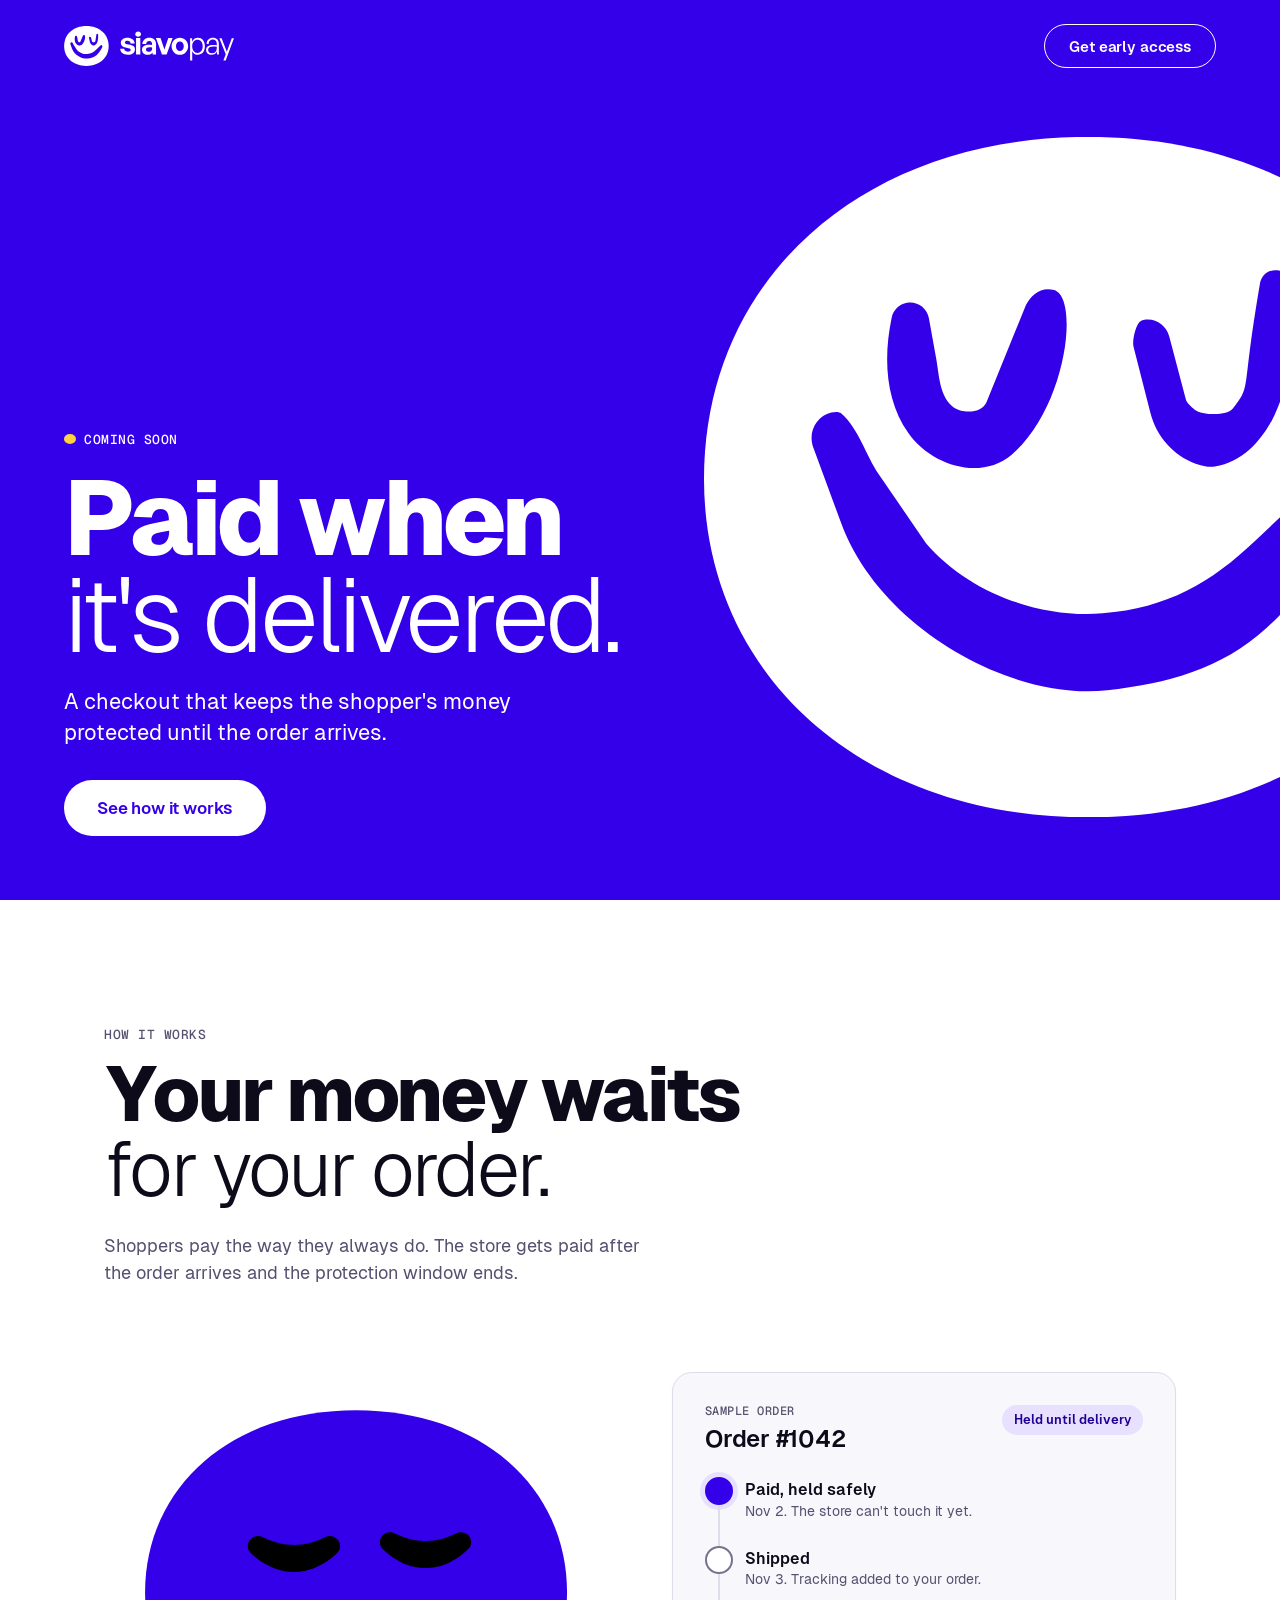
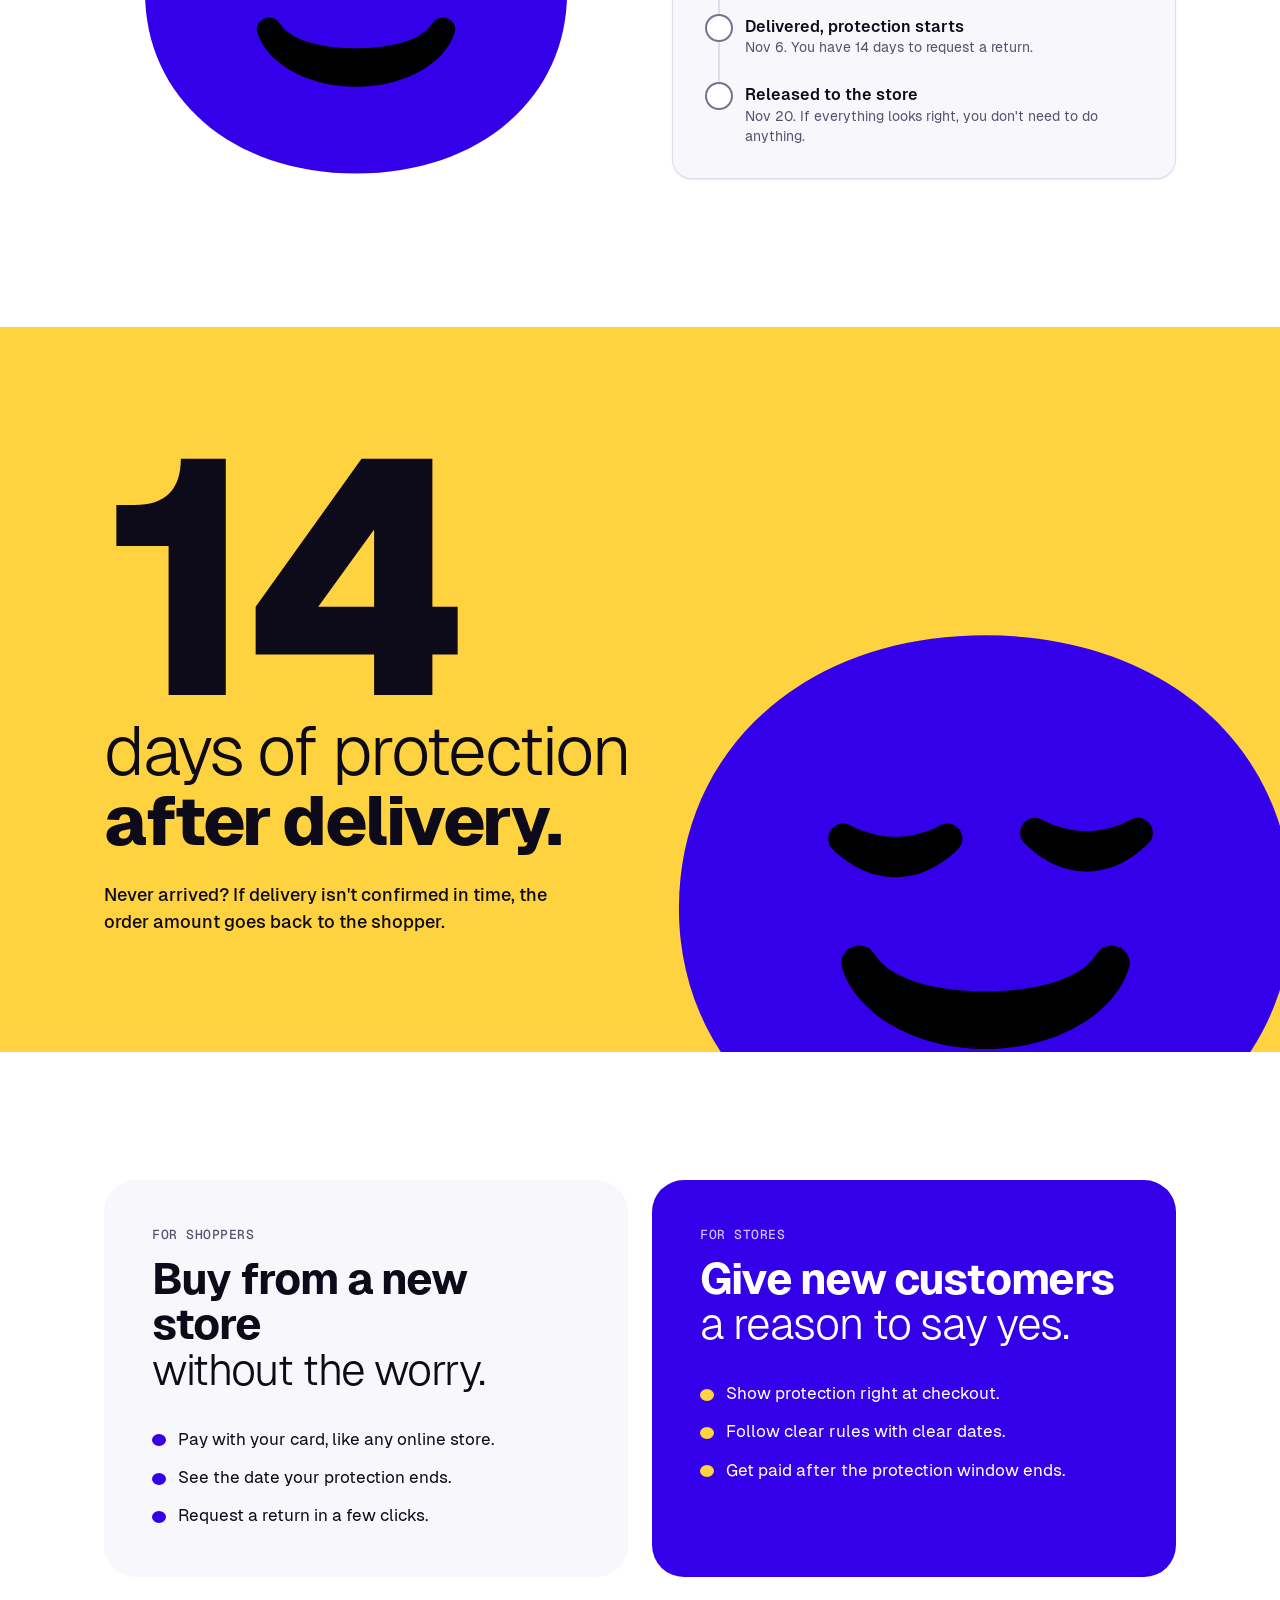
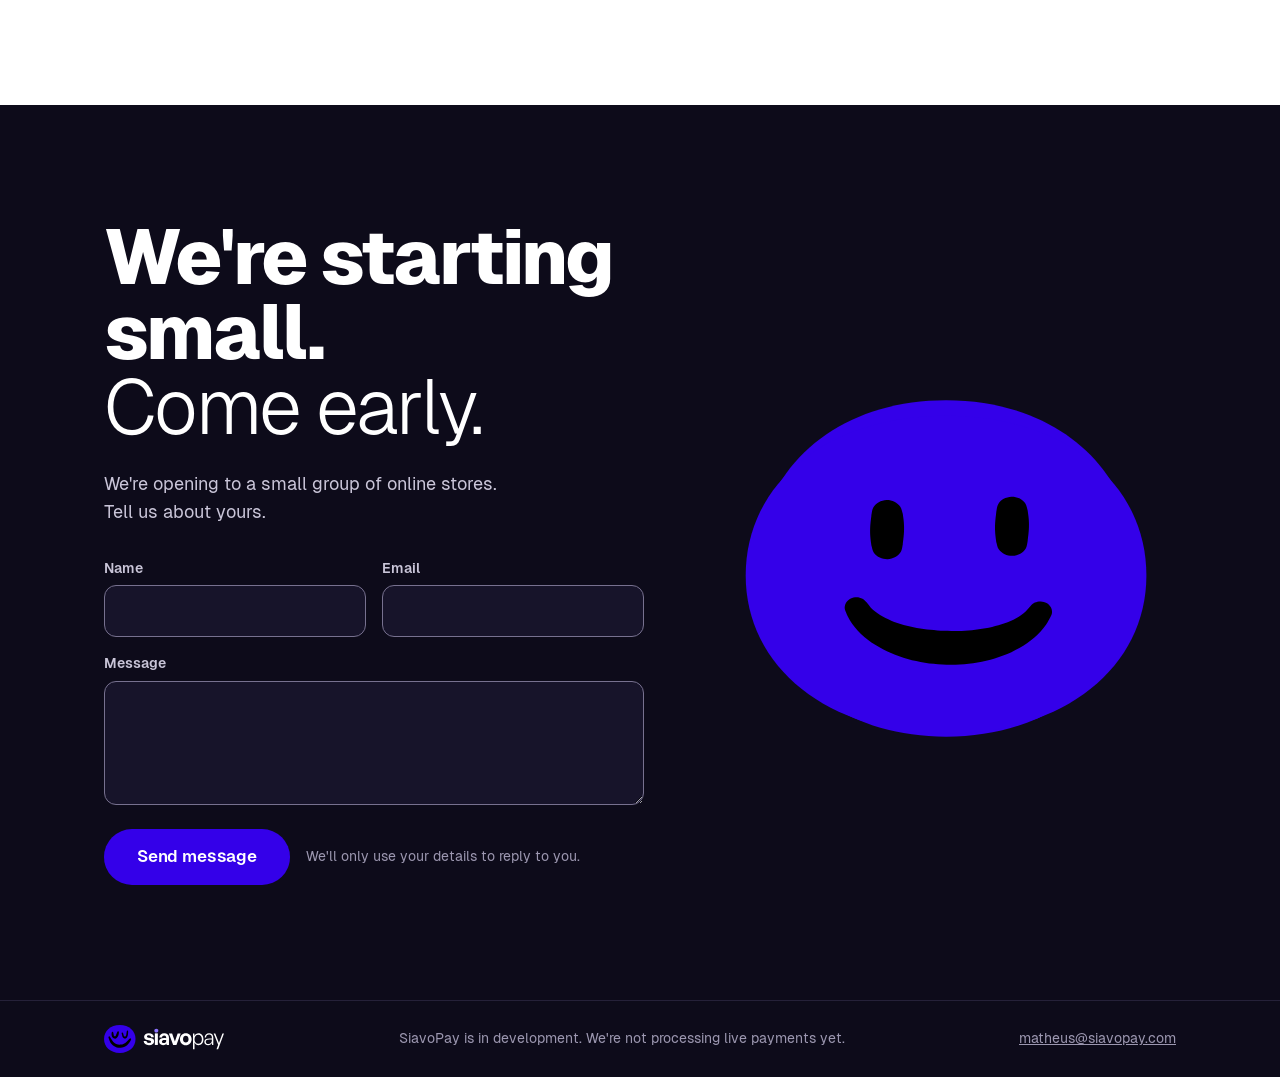
==== index.html @ b5e3647d "Site SiavoPay Co-Authored-By: Claude Opus 5.5 <noreply@anthropic.com>" ====
<!doctype html>
<html lang="en">
  <head>
    <meta charset="utf-8" />
    <meta name="viewport" content="width=device-width, initial-scale=1" />
    <title>SiavoPay: paid when it's delivered</title>
    <meta name="description" content="A checkout that keeps the shopper's money protected until the order arrives. Coming soon." />
    <meta name="theme-color" content="#3400E9" />
    <meta property="og:title" content="SiavoPay: paid when it's delivered" />
    <meta property="og:description" content="A checkout that keeps the shopper's money protected until the order arrives. Coming soon." />
    <meta property="og:type" content="website" />
    <meta property="og:url" content="https://siavopay.com/" />
    <meta property="og:image" content="https://siavopay.com/assets/img/og.png" />
    <meta name="twitter:card" content="summary_large_image" />
    <link rel="icon" href="assets/img/siavopay-favicon.svg" type="image/svg+xml" />
    <link rel="icon" href="assets/img/siavopay-favicon-32.png" sizes="32x32" type="image/png" />
    <link rel="apple-touch-icon" href="assets/img/siavopay-favicon-180.png" />
    <link rel="preload" href="assets/fonts/Geist-800.woff2" as="font" type="font/woff2" crossorigin />
    <link rel="preload" href="assets/fonts/Geist-300.woff2" as="font" type="font/woff2" crossorigin />
    <link rel="stylesheet" href="assets/tokens.css" />
    <link rel="stylesheet" href="assets/site.css" />
  </head>
  <body>
    <a class="pular" href="#conteudo">Skip to content</a>

    <header class="hero">
      <nav class="topo" aria-label="Main">
        <a href="./" aria-label="SiavoPay home"><img class="topo__logo" src="assets/img/siavopay-horizontal-sobre-azul.svg" alt="SiavoPay" width="170" height="40" /></a>
        <a class="botao botao--contorno" href="#acesso">Get early access</a>
      </nav>

      <div class="hero__texto">
        <p class="selo"><span class="selo__ponto" aria-hidden="true"></span>Coming soon</p>
        <h1 class="titulo">Paid when<span class="titulo__leve">it's delivered.</span></h1>
        <p class="hero__sub">A checkout that keeps the shopper's money protected until the order arrives.</p>
        <a class="botao botao--branco" href="#jornada">See how it works</a>
      </div>

      <img class="hero__rosto" src="assets/img/siavopay-simbolo-sobre-azul.svg" alt="" width="850" height="754" />
    </header>

    <main id="conteudo">
      <section class="jornada" id="jornada" aria-labelledby="jornada-titulo">
        <div class="bloco">
          <div class="jornada__intro">
            <p class="rotulo">How it works</p>
            <h2 class="titulo-2" id="jornada-titulo">Your money waits<span class="titulo-2__leve">for your order.</span></h2>
            <p class="texto-suave">Shoppers pay the way they always do. The store gets paid after the order arrives and the protection window ends.</p>
          </div>

          <div class="demo">
            <div class="demo__personagem" id="personagem" aria-hidden="true">
              <img src="assets/img/personagem-protegido.svg" alt="" width="1030" height="900" />
            </div>

            <div class="pedido">
              <div class="pedido__topo">
                <div>
                  <p class="pedido__rotulo">Sample order</p>
                  <p class="pedido__numero">Order #1042</p>
                </div>
                <p class="chip" id="chip" aria-live="polite">Held until delivery</p>
              </div>

              <ol class="passos" id="passos">
                <li>
                  <button class="passo" type="button" data-animacao="protegido" data-chip="Held until delivery">
                    <span class="passo__ponto" aria-hidden="true"></span>
                    <span class="passo__titulo">Paid, held safely</span>
                    <span class="passo__meta">Nov 2. The store can't touch it yet.</span>
                  </button>
                </li>
                <li>
                  <button class="passo" type="button" data-animacao="piscar-atento" data-chip="Held until delivery">
                    <span class="passo__ponto" aria-hidden="true"></span>
                    <span class="passo__titulo">Shipped</span>
                    <span class="passo__meta">Nov 3. Tracking added to your order.</span>
                  </button>
                </li>
                <li>
                  <button class="passo" type="button" data-animacao="idle-feliz" data-chip="Protected until Nov 20">
                    <span class="passo__ponto" aria-hidden="true"></span>
                    <span class="passo__titulo">Delivered, protection starts</span>
                    <span class="passo__meta">Nov 6. You have 14 days to request a return.</span>
                  </button>
                </li>
                <li>
                  <button class="passo" type="button" data-animacao="sucesso" data-chip="Released to the store">
                    <span class="passo__ponto" aria-hidden="true"></span>
                    <span class="passo__titulo">Released to the store</span>
                    <span class="passo__meta">Nov 20. If everything looks right, you don't need to do anything.</span>
                  </button>
                </li>
              </ol>
            </div>
          </div>
        </div>
      </section>

      <section class="catorze" aria-labelledby="catorze-titulo">
        <div class="catorze__texto">
          <h2 class="catorze__titulo" id="catorze-titulo"><span class="catorze__numero">14</span><span class="catorze__linha">days of protection</span><span class="catorze__linha catorze__linha--forte">after delivery.</span></h2>
          <p class="catorze__nota">Never arrived? If delivery isn't confirmed in time, the order amount goes back to the shopper.</p>
        </div>
        <img class="catorze__rosto" src="assets/img/personagem-protegido.svg" alt="" width="1030" height="900" loading="lazy" />
      </section>

      <section class="publicos" aria-label="Who it's for">
        <div class="bloco publicos__grade">
          <article class="publico">
            <p class="rotulo">For shoppers</p>
            <h2 class="titulo-3">Buy from a new store<span class="titulo-3__leve">without the worry.</span></h2>
            <ul class="lista">
              <li>Pay with your card, like any online store.</li>
              <li>See the date your protection ends.</li>
              <li>Request a return in a few clicks.</li>
            </ul>
          </article>
          <article class="publico publico--azul">
            <p class="rotulo">For stores</p>
            <h2 class="titulo-3">Give new customers<span class="titulo-3__leve">a reason to say yes.</span></h2>
            <ul class="lista">
              <li>Show protection right at checkout.</li>
              <li>Follow clear rules with clear dates.</li>
              <li>Get paid after the protection window ends.</li>
            </ul>
          </article>
        </div>
      </section>

      <section class="acesso" id="acesso" aria-labelledby="acesso-titulo">
        <div class="acesso__texto">
          <h2 class="titulo-2 titulo-2--claro" id="acesso-titulo">We're starting small.<span class="titulo-2__leve">Come early.</span></h2>
          <p class="acesso__sub">We're opening to a small group of online stores. Tell us about yours.</p>
          <form class="contato" id="contato" action="https://api.web3forms.com/submit" method="POST">
            <!-- Esta chave é pública por natureza: só permite enviar mensagens para o e-mail cadastrado no Web3Forms. -->
            <input type="hidden" name="access_key" value="4d357ea6-ba0a-4a91-b16a-fab3a0bb22ce" />
            <input type="hidden" name="subject" value="New message from siavopay.com" />
            <input type="hidden" name="from_name" value="SiavoPay site" />
            <input class="contato__isca" type="checkbox" name="botcheck" tabindex="-1" autocomplete="off" aria-hidden="true" />
            <div class="contato__linha">
              <label>Name<input type="text" name="name" autocomplete="name" maxlength="100" required /></label>
              <label>Email<input type="email" name="email" autocomplete="email" maxlength="150" required /></label>
            </div>
            <label>Message<textarea name="message" rows="4" maxlength="2000" required></textarea></label>
            <div class="contato__envio">
              <button class="botao botao--azul" type="submit">Send message</button>
              <p class="contato__nota">We'll only use your details to reply to you.</p>
            </div>
            <p class="contato__aviso" id="contato-aviso" role="status" hidden></p>
          </form>
        </div>
        <div class="acesso__personagem" id="personagem-ola" aria-hidden="true">
          <img src="assets/img/personagem-feliz.svg" alt="" width="1030" height="900" loading="lazy" />
        </div>
      </section>
    </main>

    <footer class="rodape">
      <img src="assets/img/siavopay-horizontal-negativo.svg" alt="SiavoPay" width="120" height="28" loading="lazy" />
      <p>SiavoPay is in development. We're not processing live payments yet.</p>
      <p><a href="mailto:matheus@siavopay.com">matheus@siavopay.com</a></p>
    </footer>

    <script src="assets/lottie_light.min.js" defer></script>
    <script src="assets/site.js" defer></script>
  </body>
</html>
---- assets/tokens.css ----
/* SiavoPay — generated from tokens.json */
@font-face { font-family: "Geist"; src: url("fonts/Geist-300.woff2") format("woff2"); font-weight: 300; font-style: normal; font-display: swap; }
@font-face { font-family: "Geist"; src: url("fonts/Geist-400.woff2") format("woff2"); font-weight: 400; font-style: normal; font-display: swap; }
@font-face { font-family: "Geist"; src: url("fonts/Geist-500.woff2") format("woff2"); font-weight: 500; font-style: normal; font-display: swap; }
@font-face { font-family: "Geist"; src: url("fonts/Geist-600.woff2") format("woff2"); font-weight: 600; font-style: normal; font-display: swap; }
@font-face { font-family: "Geist"; src: url("fonts/Geist-700.woff2") format("woff2"); font-weight: 700; font-style: normal; font-display: swap; }
@font-face { font-family: "Geist"; src: url("fonts/Geist-800.woff2") format("woff2"); font-weight: 800; font-style: normal; font-display: swap; }
@font-face { font-family: "Geist Mono"; src: url("fonts/GeistMono-400.woff2") format("woff2"); font-weight: 400; font-style: normal; font-display: swap; }
@font-face { font-family: "Geist Mono"; src: url("fonts/GeistMono-500.woff2") format("woff2"); font-weight: 500; font-style: normal; font-display: swap; }
:root, [data-theme="light"] {
  --azul-siavo: #3400E9;
  --azul-50: #F3F0FF;
  --azul-100: #E7E1FF;
  --azul-200: #CDC1FF;
  --azul-300: #A894FF;
  --azul-400: #7C5CFF;
  --azul-600: #2A00BF;
  --azul-700: #200094;
  --azul-900: #0D0045;
  --noite: #0D0B1A;
  --superficie: #FFFFFF;
  --superficie-2: #F8F7FC;
  --superficie-3: #EFEDF5;
  --texto: #0D0B1A;
  --texto-suave: #575170;
  --texto-inverso: #FFFFFF;
  --borda: #E0DDEA;
  --borda-campo: #77718F;
  --foco: #3400E9;
  --sucesso: #0B7A43;
  --sucesso-fundo: #E3F5EA;
  --erro: #C8253B;
  --erro-fundo: #FDE8EB;
  --aviso: #8A5A00;
  --aviso-fundo: #FFF4D6;
  --sol: #FFD23F;
  --rosto: #000000;
  --sombra-1: 0 1px 2px rgba(13,11,26,0.06), 0 1px 1px rgba(13,11,26,0.04);
  --sombra-2: 0 12px 32px -8px rgba(13,11,26,0.16);
  --sombra-azul: 0 10px 24px -10px rgba(52,0,233,0.55);
}
[data-theme="dark"] {
  --azul-siavo: #3400E9;
  --azul-50: #16006A;
  --azul-100: #200094;
  --azul-200: #2A00BF;
  --azul-300: #A894FF;
  --azul-400: #7C5CFF;
  --azul-600: #CDC1FF;
  --azul-700: #E7E1FF;
  --azul-900: #F3F0FF;
  --noite: #0D0B1A;
  --superficie: #0D0B1A;
  --superficie-2: #16132A;
  --superficie-3: #252139;
  --texto: #F8F7FC;
  --texto-suave: #9C97B0;
  --texto-inverso: #FFFFFF;
  --borda: #3B3652;
  --borda-campo: #77718F;
  --foco: #A894FF;
  --sucesso: #4ADE80;
  --sucesso-fundo: #0F2A1C;
  --erro: #FF8A8A;
  --erro-fundo: #3A1219;
  --aviso: #F5B83D;
  --aviso-fundo: #2E2207;
  --sol: #FFD23F;
  --rosto: #000000;
  --sombra-1: 0 1px 2px rgba(0,0,0,0.5);
  --sombra-2: 0 12px 32px -8px rgba(0,0,0,0.6);
  --sombra-azul: 0 10px 24px -10px rgba(52,0,233,0.8);
  color-scheme: dark;
}
:root {
  --esp-1: 4px;
  --esp-2: 8px;
  --esp-3: 12px;
  --esp-4: 16px;
  --esp-5: 24px;
  --esp-6: 32px;
  --esp-7: 48px;
  --esp-8: 64px;
  --esp-9: 96px;
  --esp-10: 128px;
  --raio-sm: 6px;
  --raio-md: 12px;
  --raio-lg: 20px;
  --raio-xl: 32px;
  --raio-pilula: 999px;
  --dur-instante: 80ms;
  --dur-rapida: 160ms;
  --dur-base: 240ms;
  --dur-lenta: 400ms;
  --dur-expressiva: 640ms;
  --curva-saida: cubic-bezier(0.2, 0, 0, 1);
  --curva-entrada: cubic-bezier(0.4, 0, 1, 1);
  --curva-mola: cubic-bezier(0.34, 1.56, 0.64, 1);
  --curva-respiro: cubic-bezier(0.45, 0, 0.55, 1);
  --font-sans: "Geist", "Helvetica Neue", Arial, sans-serif;
  --font-mono: "Geist Mono", ui-monospace, "SFMono-Regular", Menlo, monospace;
}
.display-xl { font-family: var(--font-sans); font-size: 88px; line-height: 0.92; font-weight: 800; letter-spacing: -0.045em; }
.display { font-family: var(--font-sans); font-size: 64px; line-height: 0.95; font-weight: 800; letter-spacing: -0.04em; }
.display-leve { font-family: var(--font-sans); font-size: 64px; line-height: 0.95; font-weight: 300; letter-spacing: -0.035em; }
.h1 { font-family: var(--font-sans); font-size: 44px; line-height: 1.05; font-weight: 700; letter-spacing: -0.03em; }
.h2 { font-family: var(--font-sans); font-size: 32px; line-height: 1.12; font-weight: 700; letter-spacing: -0.02em; }
.h3 { font-family: var(--font-sans); font-size: 24px; line-height: 1.2; font-weight: 600; letter-spacing: -0.01em; }
.lead { font-family: var(--font-sans); font-size: 20px; line-height: 1.45; font-weight: 400; }
.body { font-family: var(--font-sans); font-size: 16px; line-height: 1.55; font-weight: 400; }
.body-sm { font-family: var(--font-sans); font-size: 14px; line-height: 1.5; font-weight: 400; }
.label { font-family: var(--font-sans); font-size: 13px; line-height: 1.3; font-weight: 600; letter-spacing: 0.01em; }
.caption { font-family: var(--font-sans); font-size: 12px; line-height: 1.4; font-weight: 500; letter-spacing: 0.02em; }
.valor-xl { font-family: var(--font-sans); font-size: 48px; line-height: 1; font-weight: 700; letter-spacing: -0.03em; }
.valor { font-family: var(--font-sans); font-size: 28px; line-height: 1.1; font-weight: 600; letter-spacing: -0.02em; }
.mono { font-family: var(--font-mono); font-size: 14px; line-height: 1.45; font-weight: 400; letter-spacing: 0; }
---- assets/site.css ----
*, *::before, *::after { box-sizing: border-box; }
html { scroll-behavior: smooth; -webkit-text-size-adjust: 100%; }
body {
  margin: 0;
  background: var(--superficie);
  color: var(--texto);
  font-family: var(--font-sans);
  font-size: 16px;
  line-height: 1.55;
  -webkit-font-smoothing: antialiased;
  overflow-x: hidden;
}
img { display: block; max-width: 100%; height: auto; }
h1, h2, p, ul, ol { margin: 0; padding: 0; }
ul, ol { list-style: none; }
a { color: inherit; }
:focus-visible { outline: 2px solid var(--foco); outline-offset: 3px; border-radius: var(--raio-sm); }
.hero :focus-visible, .acesso :focus-visible, .publico--azul :focus-visible { outline-color: var(--sol); }

.pular {
  position: absolute; left: var(--esp-4); top: -80px; z-index: 10;
  background: var(--superficie); color: var(--texto); padding: var(--esp-3) var(--esp-4); border-radius: var(--raio-md);
}
.pular:focus { top: var(--esp-4); }

.bloco { width: min(1200px, 100%); margin: 0 auto; padding: 0 clamp(20px, 5vw, 64px); }

/* Botões */
.botao {
  display: inline-flex; align-items: center; justify-content: center;
  min-height: 56px; padding: 0 var(--esp-6); border-radius: var(--raio-pilula);
  border: 1.5px solid transparent; font: 600 17px/1 var(--font-sans); letter-spacing: -0.01em;
  text-decoration: none; cursor: pointer; white-space: nowrap;
  transition: background-color var(--dur-rapida) var(--curva-saida), color var(--dur-rapida) var(--curva-saida), transform var(--dur-rapida) var(--curva-saida);
}
.botao:active { transform: scale(0.98); }
.botao--branco { background: var(--superficie); color: var(--azul-siavo); }
.botao--branco:hover { background: var(--sol); color: var(--noite); }
.botao--azul { background: var(--azul-siavo); color: var(--texto-inverso); }
.botao--azul:hover { background: var(--azul-400); }
.botao--contorno { min-height: 44px; padding: 0 var(--esp-5); font-size: 15px; color: var(--texto-inverso); border-color: var(--texto-inverso); }
.botao--contorno:hover { background: var(--superficie); color: var(--azul-siavo); }

/* Hero */
.hero {
  position: relative; overflow: hidden; min-height: 100svh;
  display: flex; flex-direction: column;
  background: var(--azul-siavo); color: var(--texto-inverso);
  padding: var(--esp-5) clamp(20px, 5vw, 64px) var(--esp-8);
}
.topo { position: relative; z-index: 2; display: flex; align-items: center; justify-content: space-between; gap: var(--esp-4); }
.topo__logo { width: clamp(130px, 14vw, 170px); height: auto; }
.hero__texto { position: relative; z-index: 2; margin-top: auto; padding-top: var(--esp-8); }
.selo { display: inline-flex; align-items: center; gap: var(--esp-2); margin-bottom: var(--esp-5); font: 500 13px/1 var(--font-mono); letter-spacing: 0.04em; text-transform: uppercase; }
.selo__ponto { width: 12px; height: 10px; border-radius: 50%; background: var(--sol); }
.titulo { font-size: clamp(56px, 8.2vw, 136px); line-height: 0.92; font-weight: 800; letter-spacing: -0.045em; }
.titulo__leve { display: block; font-weight: 300; letter-spacing: -0.04em; }
.hero__sub { max-width: 30ch; margin: var(--esp-5) 0 var(--esp-6); font-size: clamp(18px, 1.7vw, 22px); line-height: 1.4; }
.hero__rosto {
  position: absolute; z-index: 1; right: -15vw; top: 50%;
  width: min(60vw, 100vh); max-width: none;
  transform: translateY(-46%);
}

/* Títulos de seção */
.rotulo { font: 500 13px/1 var(--font-mono); letter-spacing: 0.04em; text-transform: uppercase; color: var(--texto-suave); margin-bottom: var(--esp-4); }
.titulo-2 { font-size: clamp(40px, 6vw, 80px); line-height: 0.98; font-weight: 800; letter-spacing: -0.04em; }
.titulo-2__leve { display: block; font-weight: 300; letter-spacing: -0.035em; }
.titulo-2--claro { color: var(--texto-inverso); }
.titulo-3 { font-size: clamp(30px, 3.6vw, 44px); line-height: 1.04; font-weight: 700; letter-spacing: -0.03em; }
.titulo-3__leve { display: block; font-weight: 300; }
.texto-suave { max-width: 46ch; margin-top: var(--esp-5); font-size: 18px; color: var(--texto-suave); }

/* Jornada */
.jornada { padding: clamp(72px, 10vw, 128px) 0; }
.jornada__intro { margin-bottom: var(--esp-8); }
.demo { display: grid; grid-template-columns: minmax(0, 1fr) minmax(0, 1fr); gap: clamp(24px, 5vw, 72px); align-items: center; }
.demo__personagem { display: grid; place-items: center; aspect-ratio: 1030 / 900; }
.demo__personagem > * { grid-area: 1 / 1; width: 100%; }
.pedido { background: var(--superficie-2); border: 1px solid var(--borda); border-radius: var(--raio-lg); padding: clamp(20px, 3vw, 32px); box-shadow: var(--sombra-1); }
.pedido__topo { display: flex; align-items: flex-start; justify-content: space-between; gap: var(--esp-3); flex-wrap: wrap; margin-bottom: var(--esp-5); }
.pedido__rotulo { font: 500 12px/1 var(--font-mono); letter-spacing: 0.04em; text-transform: uppercase; color: var(--texto-suave); margin-bottom: var(--esp-2); }
.pedido__numero { font-size: 24px; line-height: 1.2; font-weight: 600; letter-spacing: -0.01em; }
.chip { display: inline-flex; align-items: center; min-height: 30px; padding: 0 var(--esp-3); border-radius: var(--raio-pilula); background: var(--azul-100); color: var(--azul-700); font: 600 13px/1 var(--font-sans); white-space: nowrap; transition: background-color var(--dur-base) var(--curva-saida), color var(--dur-base) var(--curva-saida); }
.chip--liberado { background: var(--sucesso-fundo); color: var(--sucesso); }

.passo {
  position: relative; display: grid; grid-template-columns: 28px minmax(0, 1fr); column-gap: var(--esp-3); width: 100%;
  padding: 0 0 var(--esp-5); border: 0; background: none; color: inherit; font: inherit; text-align: left; cursor: pointer;
}
.passos li:last-child .passo { padding-bottom: 0; }
.passos li:not(:last-child) .passo::before { content: ""; position: absolute; left: 13px; top: 28px; bottom: 0; width: 2px; background: var(--borda); transition: background-color var(--dur-base) var(--curva-saida); }
.passo__ponto { grid-row: 1 / 3; width: 28px; height: 28px; border-radius: 50%; border: 2px solid var(--borda-campo); background: var(--superficie); transition: background-color var(--dur-base) var(--curva-saida), border-color var(--dur-base) var(--curva-saida), box-shadow var(--dur-base) var(--curva-saida); }
.passo__titulo { padding-top: 3px; font-size: 16px; line-height: 1.3; font-weight: 600; }
.passo__meta { font-size: 14px; line-height: 1.45; color: var(--texto-suave); }
.passo:hover .passo__titulo { color: var(--azul-siavo); }
.passo.is-feito .passo__ponto { background: var(--azul-siavo); border-color: var(--azul-siavo); }
.passos li:has(.passo.is-feito) .passo::before { background: var(--azul-siavo); }
.passo.is-agora .passo__ponto { background: var(--azul-siavo); border-color: var(--azul-siavo); box-shadow: 0 0 0 5px var(--azul-100); }

/* 14 dias */
.catorze { position: relative; overflow: hidden; background: var(--sol); color: var(--noite); padding: clamp(64px, 9vw, 120px) clamp(20px, 5vw, 64px); }
.catorze__texto { position: relative; z-index: 2; width: min(1072px, 100%); margin: 0 auto; }
.catorze__titulo { display: grid; font-weight: 300; }
.catorze__numero { font-size: clamp(150px, 26vw, 340px); line-height: 0.82; font-weight: 800; letter-spacing: -0.06em; }
.catorze__linha { font-size: clamp(34px, 5.4vw, 72px); line-height: 1.02; letter-spacing: -0.035em; }
.catorze__linha--forte { font-weight: 800; letter-spacing: -0.04em; }
.catorze__nota { max-width: 40ch; margin-top: var(--esp-5); font-size: 18px; font-weight: 500; }
.catorze__rosto { position: absolute; z-index: 1; right: -6vw; bottom: -12vw; width: min(58vw, 760px); max-width: none; }

/* Públicos */
.publicos { padding: clamp(72px, 10vw, 128px) 0; }
.publicos__grade { display: grid; grid-template-columns: repeat(2, minmax(0, 1fr)); gap: var(--esp-5); }
.publico { background: var(--superficie-2); border-radius: var(--raio-xl); padding: clamp(28px, 4vw, 48px); }
.publico--azul { background: var(--azul-siavo); color: var(--texto-inverso); }
.publico--azul .rotulo { color: var(--azul-200); }
.lista { display: grid; gap: var(--esp-3); margin-top: var(--esp-6); font-size: 17px; }
.lista li { position: relative; padding-left: 26px; }
.lista li::before { content: ""; position: absolute; left: 0; top: 0.5em; width: 14px; height: 12px; border-radius: 50%; background: var(--azul-siavo); }
.publico--azul .lista li::before { background: var(--sol); }

/* Acesso */
.acesso { position: relative; overflow: hidden; display: grid; grid-template-columns: minmax(0, 1.2fr) minmax(0, 1fr); align-items: center; gap: var(--esp-6); background: var(--noite); color: var(--texto-inverso); padding: clamp(64px, 9vw, 120px) max(clamp(20px, 5vw, 64px), calc((100vw - 1072px) / 2)); }
.acesso__sub { max-width: 34ch; margin: var(--esp-5) 0 var(--esp-6); font-size: 18px; color: #C9C5D8; }
.acesso__personagem { display: grid; place-items: center; aspect-ratio: 1030 / 900; max-width: 460px; width: 100%; justify-self: end; }
.acesso__personagem > * { grid-area: 1 / 1; width: 100%; }
.acesso.tem-erro .acesso__personagem { visibility: hidden; }

/* Formulário de contato */
.contato { display: grid; gap: var(--esp-4); max-width: 540px; }
.contato__linha { display: grid; grid-template-columns: repeat(2, minmax(0, 1fr)); gap: var(--esp-4); }
.contato label { display: grid; gap: 6px; font-size: 14px; font-weight: 600; color: #C9C5D8; }
.contato input:not(.contato__isca), .contato textarea {
  width: 100%; min-width: 0; min-height: 52px; padding: 13px var(--esp-4);
  border: 1.5px solid var(--borda-campo); border-radius: var(--raio-md);
  background: #17142A; color: var(--texto-inverso); font: 400 16px/1.4 var(--font-sans);
  transition: border-color var(--dur-rapida) var(--curva-saida);
}
.contato textarea { min-height: 124px; resize: vertical; }
.contato input:not(.contato__isca):hover, .contato textarea:hover { border-color: var(--texto-inverso); }
.contato__isca { position: absolute; left: -9999px; }
.contato__envio { display: flex; align-items: center; flex-wrap: wrap; gap: var(--esp-3) var(--esp-4); margin-top: var(--esp-2); }
.contato__nota { font-size: 14px; color: #9C97B0; }
.contato .botao:disabled { opacity: 0.6; cursor: wait; }
.contato__aviso { padding: var(--esp-3) var(--esp-4); border-radius: var(--raio-md); font-size: 15px; font-weight: 500; }
.contato__aviso--ok { background: var(--sucesso-fundo); color: var(--sucesso); }
.contato__aviso--erro { background: var(--erro-fundo); color: var(--erro); }

/* Rodapé */
.rodape { display: flex; align-items: center; justify-content: space-between; flex-wrap: wrap; gap: var(--esp-3) var(--esp-6); background: var(--noite); color: #9C97B0; border-top: 1px solid #252139; padding: var(--esp-5) max(clamp(20px, 5vw, 64px), calc((100vw - 1072px) / 2)); font-size: 14px; }
.rodape a { color: inherit; }
.rodape a:hover { color: var(--texto-inverso); }

/* Celular e tablet */
@media (max-width: 860px) {
  .hero { min-height: 100svh; }
  .hero__rosto { top: 76px; right: -22vw; width: 86vw; transform: none; }
  .hero__texto { padding-top: 62vw; }
  .demo { grid-template-columns: minmax(0, 1fr); }
  .demo__personagem { max-width: 300px; width: 70%; margin: 0 auto; }
  .publicos__grade { grid-template-columns: minmax(0, 1fr); }
  .acesso { grid-template-columns: minmax(0, 1fr); }
  .acesso__personagem { max-width: 240px; justify-self: start; }
  .contato__linha { grid-template-columns: minmax(0, 1fr); }
  .catorze { padding-bottom: 56vw; }
  .catorze__rosto { right: -10vw; bottom: -14vw; width: 80vw; }
}

@media (prefers-reduced-motion: reduce) {
  html { scroll-behavior: auto; }
  *, *::before, *::after { animation-duration: 1ms !important; animation-iteration-count: 1 !important; transition-duration: 1ms !important; }
}
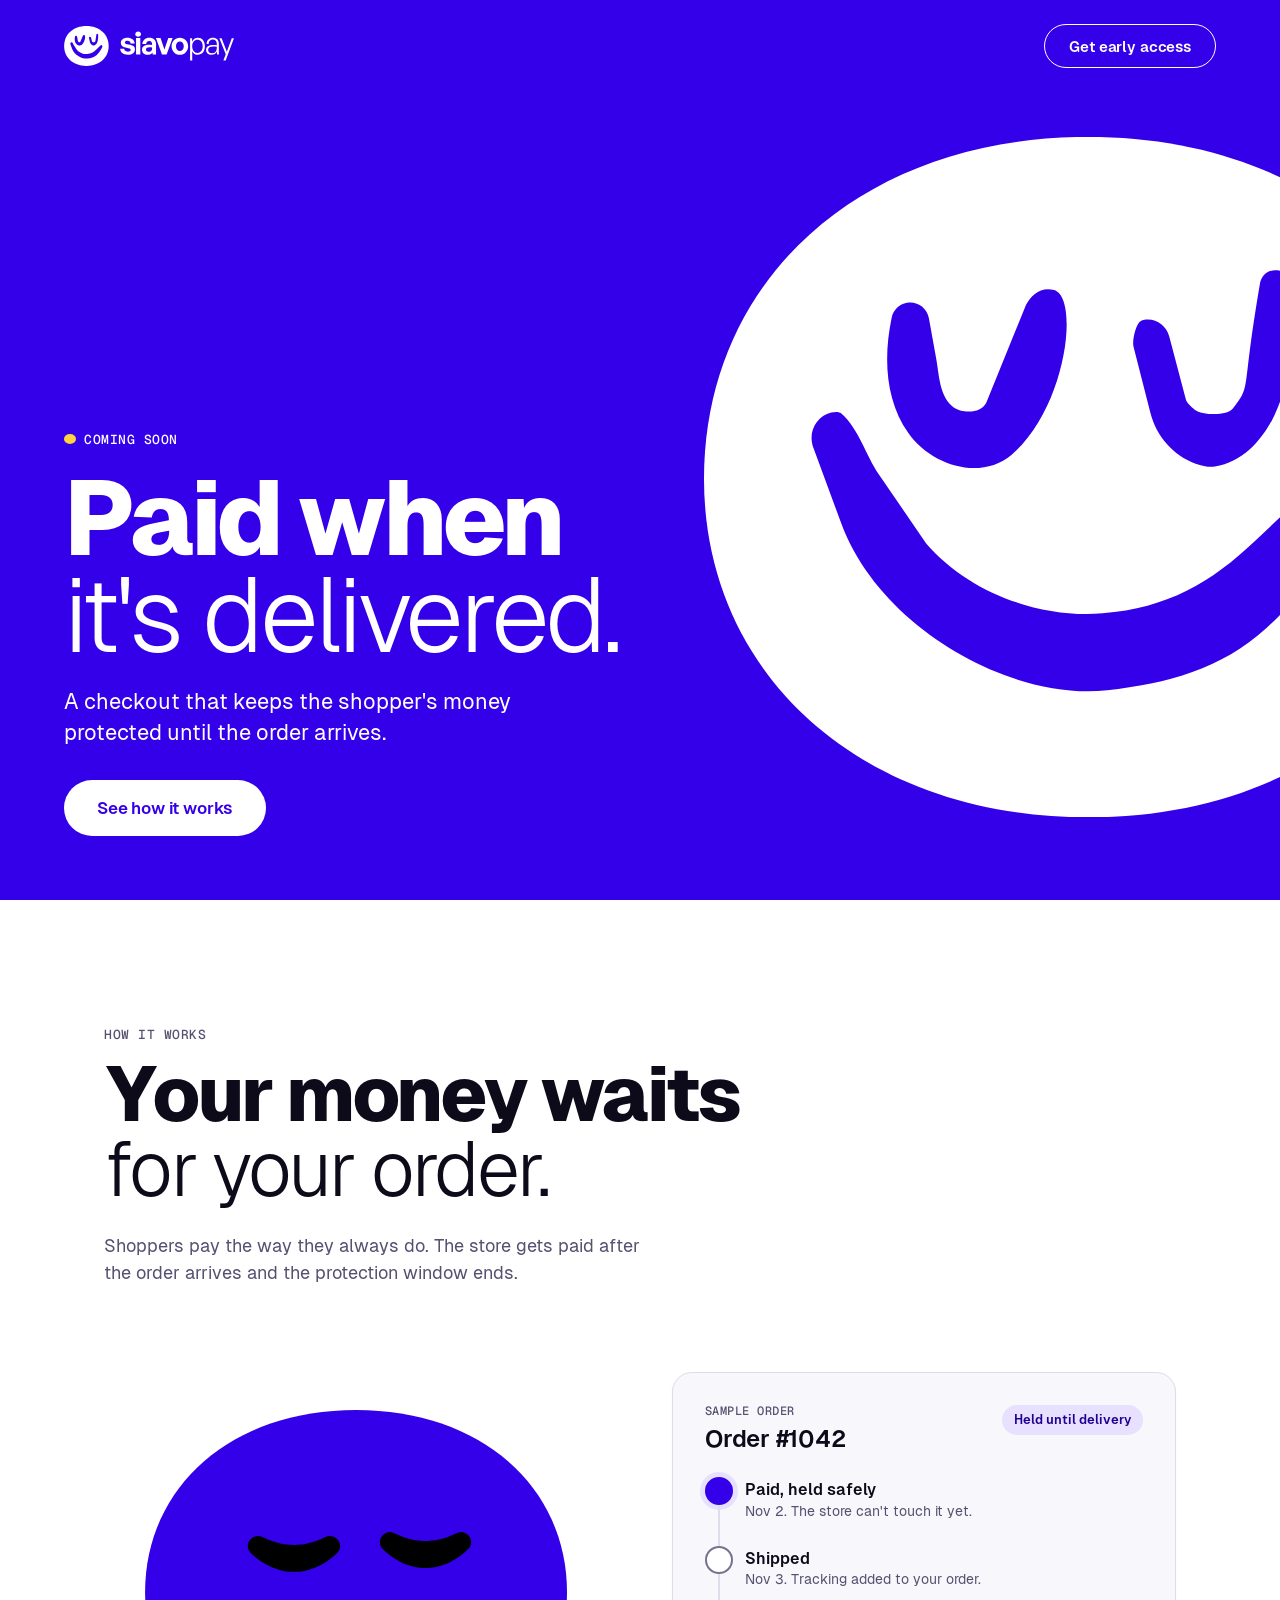
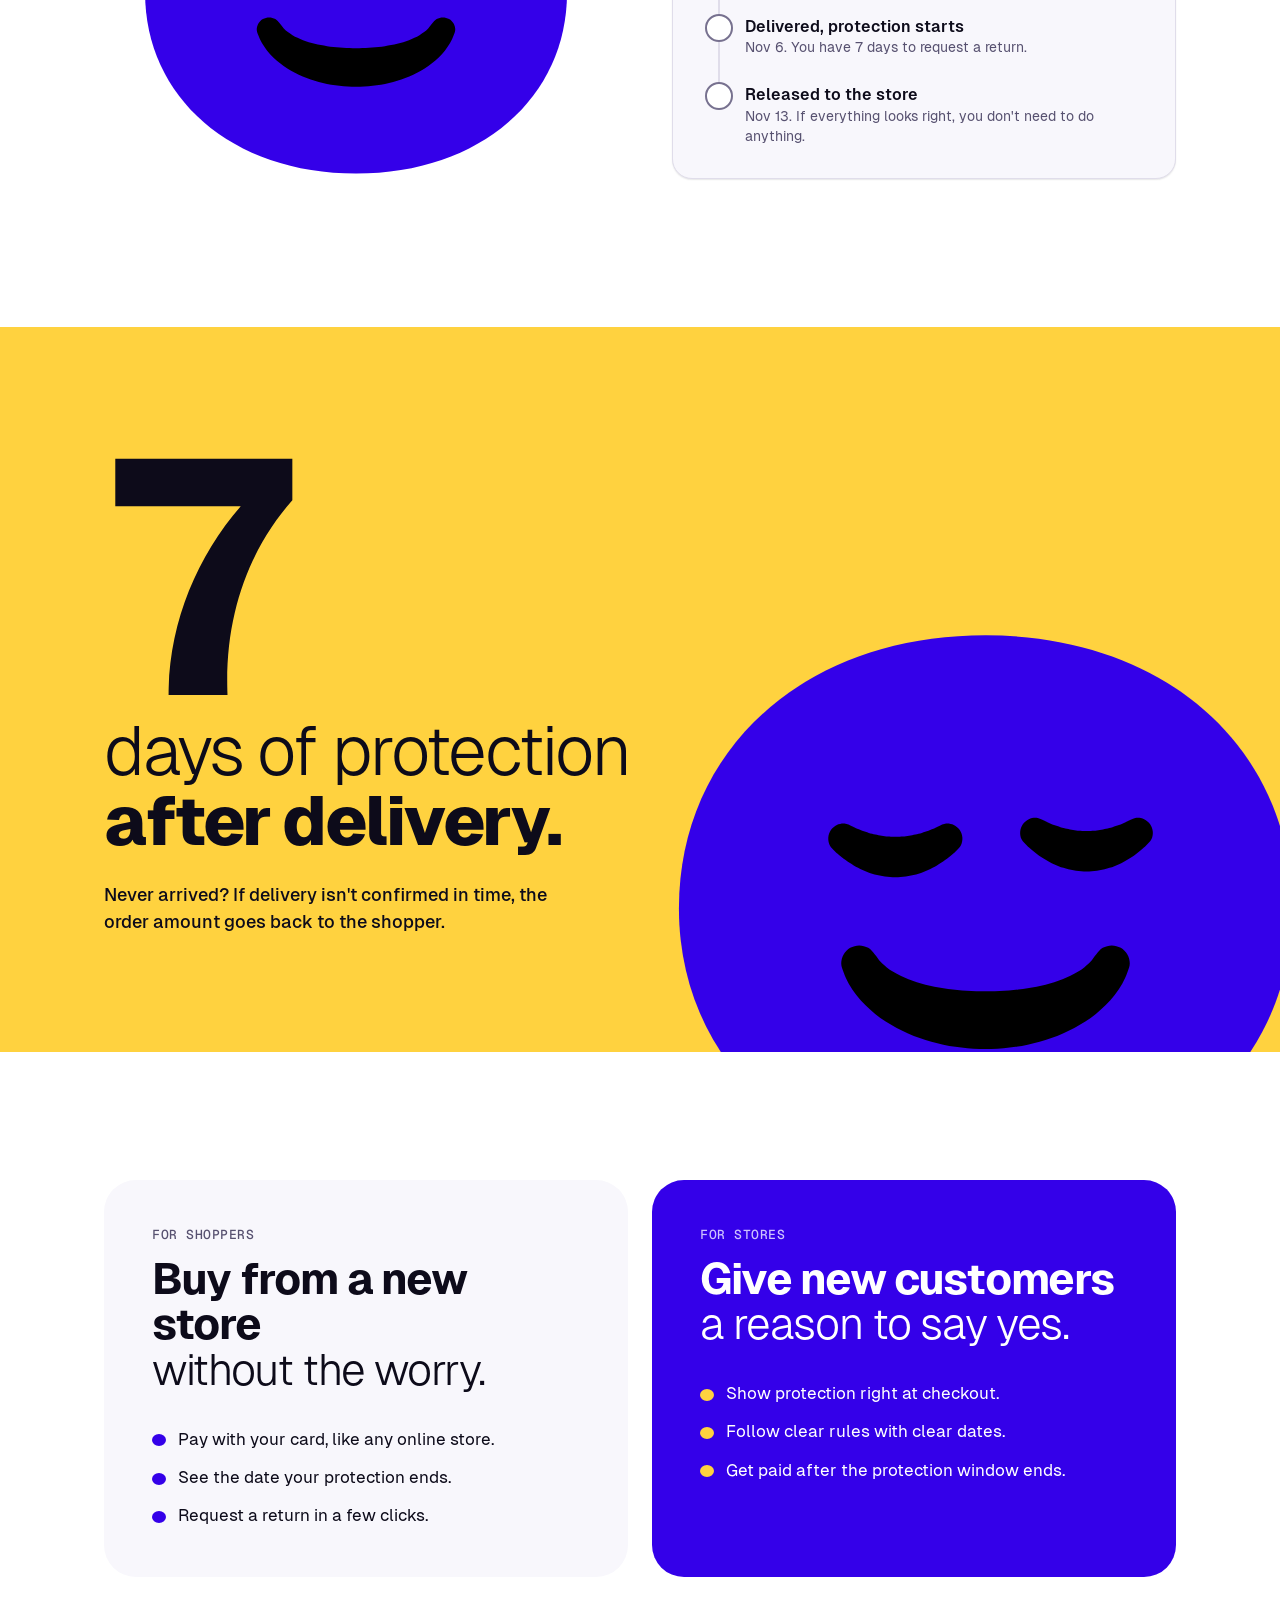
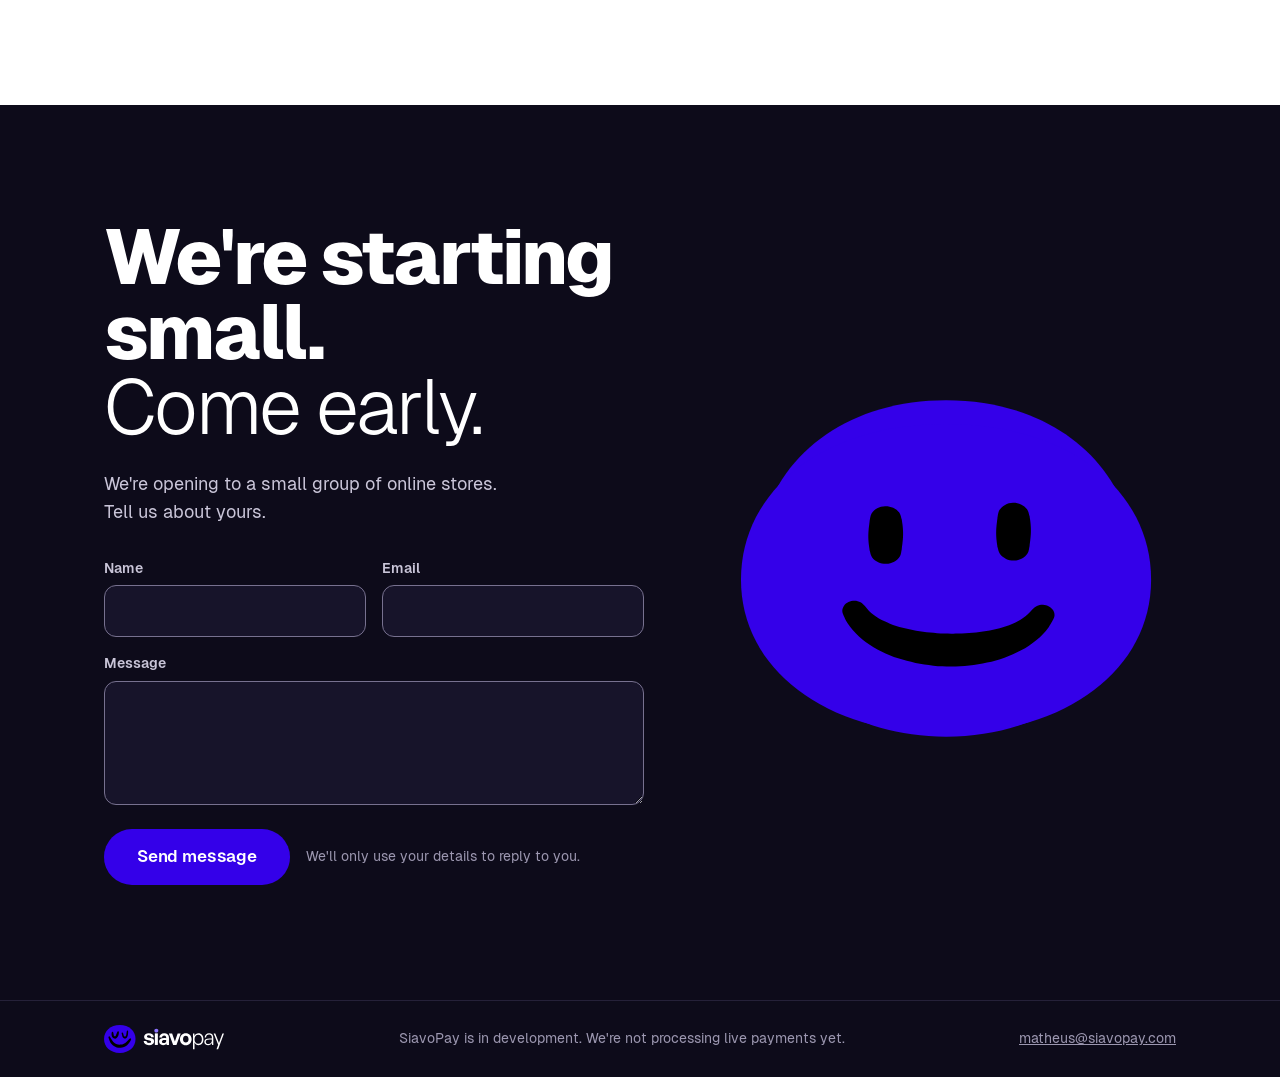
==== commit 5e3b8990: "Proteção de 7 dias Co-Authored-By: Claude Opus 5.5 <noreply@anthropic.com>" ====
--- a/index.html
+++ b/index.html
@@ -78,17 +78,17 @@
                   </button>
                 </li>
                 <li>
-                  <button class="passo" type="button" data-animacao="idle-feliz" data-chip="Protected until Nov 20">
+                  <button class="passo" type="button" data-animacao="idle-feliz" data-chip="Protected until Nov 13">
                     <span class="passo__ponto" aria-hidden="true"></span>
                     <span class="passo__titulo">Delivered, protection starts</span>
-                    <span class="passo__meta">Nov 6. You have 14 days to request a return.</span>
+                    <span class="passo__meta">Nov 6. You have 7 days to request a return.</span>
                   </button>
                 </li>
                 <li>
                   <button class="passo" type="button" data-animacao="sucesso" data-chip="Released to the store">
                     <span class="passo__ponto" aria-hidden="true"></span>
                     <span class="passo__titulo">Released to the store</span>
-                    <span class="passo__meta">Nov 20. If everything looks right, you don't need to do anything.</span>
+                    <span class="passo__meta">Nov 13. If everything looks right, you don't need to do anything.</span>
                   </button>
                 </li>
               </ol>
@@ -99,7 +99,7 @@
 
       <section class="catorze" aria-labelledby="catorze-titulo">
         <div class="catorze__texto">
-          <h2 class="catorze__titulo" id="catorze-titulo"><span class="catorze__numero">14</span><span class="catorze__linha">days of protection</span><span class="catorze__linha catorze__linha--forte">after delivery.</span></h2>
+          <h2 class="catorze__titulo" id="catorze-titulo"><span class="catorze__numero">7</span><span class="catorze__linha">days of protection</span><span class="catorze__linha catorze__linha--forte">after delivery.</span></h2>
           <p class="catorze__nota">Never arrived? If delivery isn't confirmed in time, the order amount goes back to the shopper.</p>
         </div>
         <img class="catorze__rosto" src="assets/img/personagem-protegido.svg" alt="" width="1030" height="900" loading="lazy" />
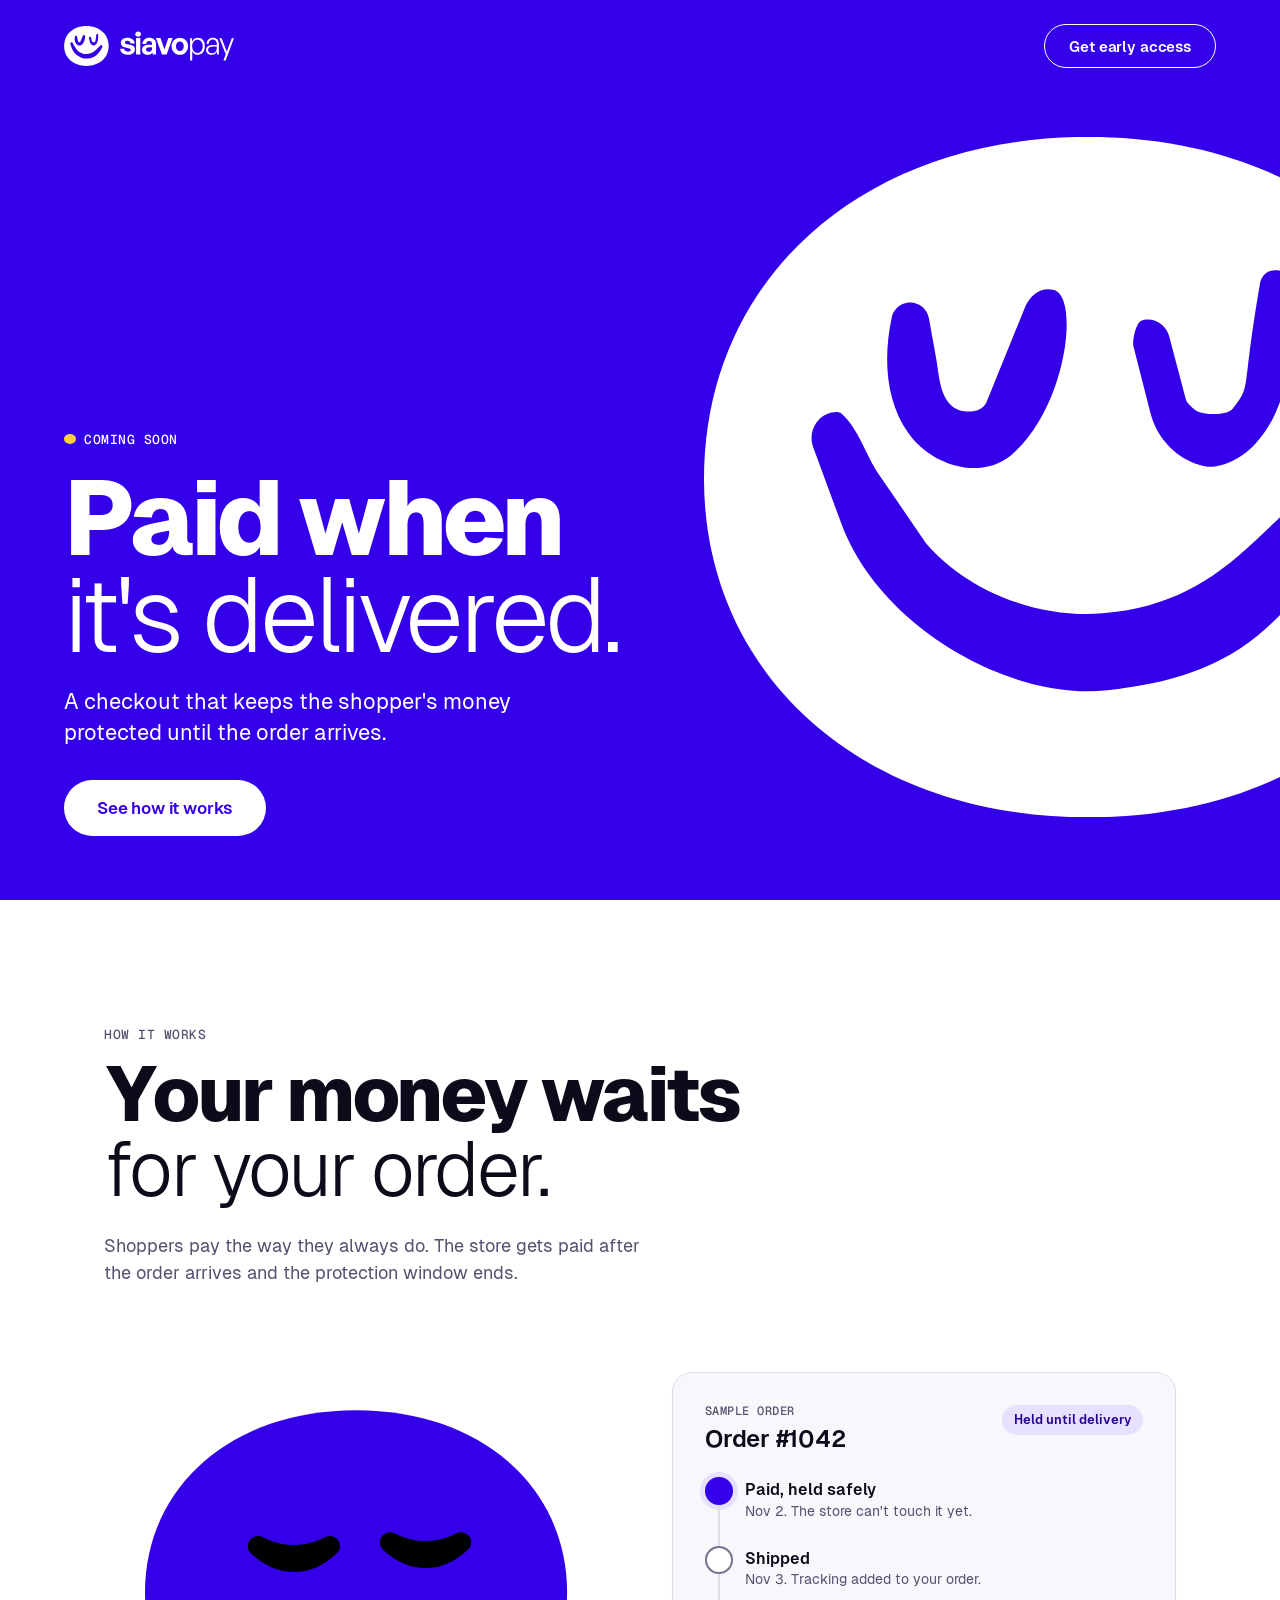
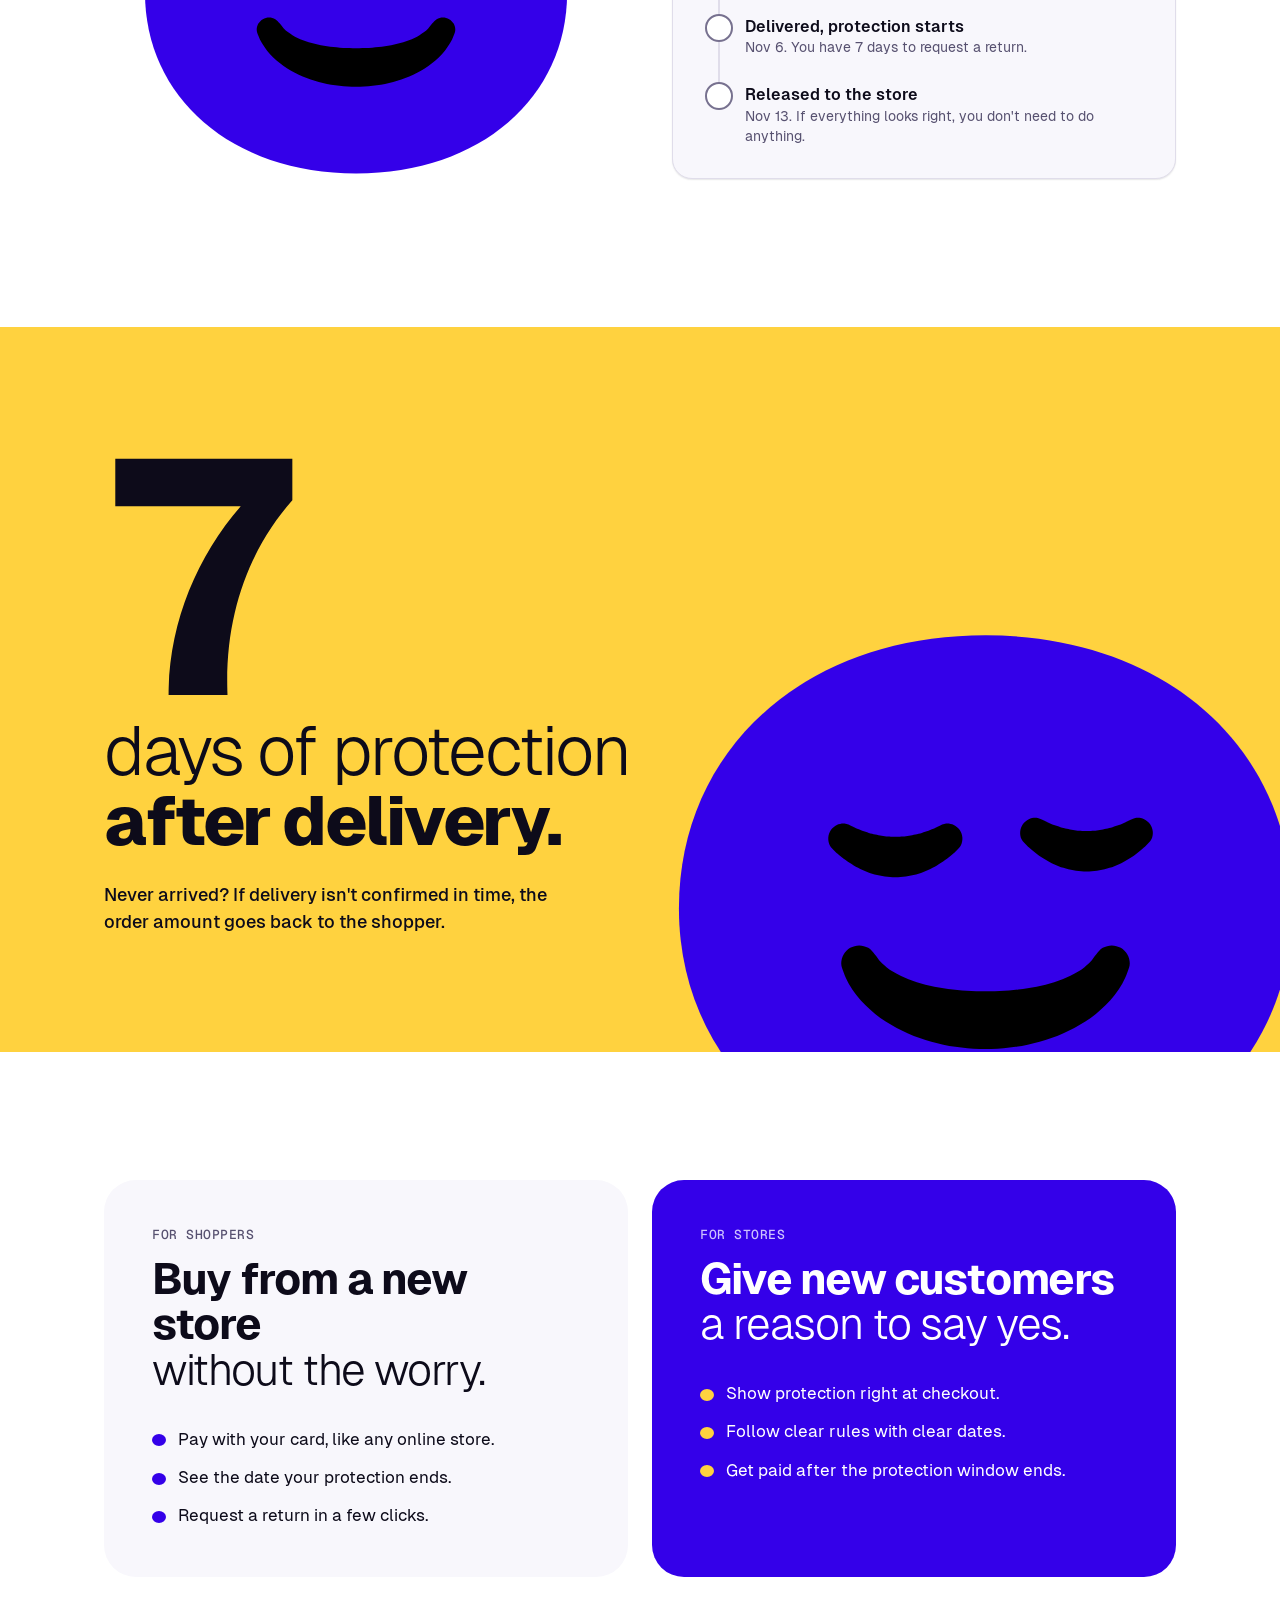
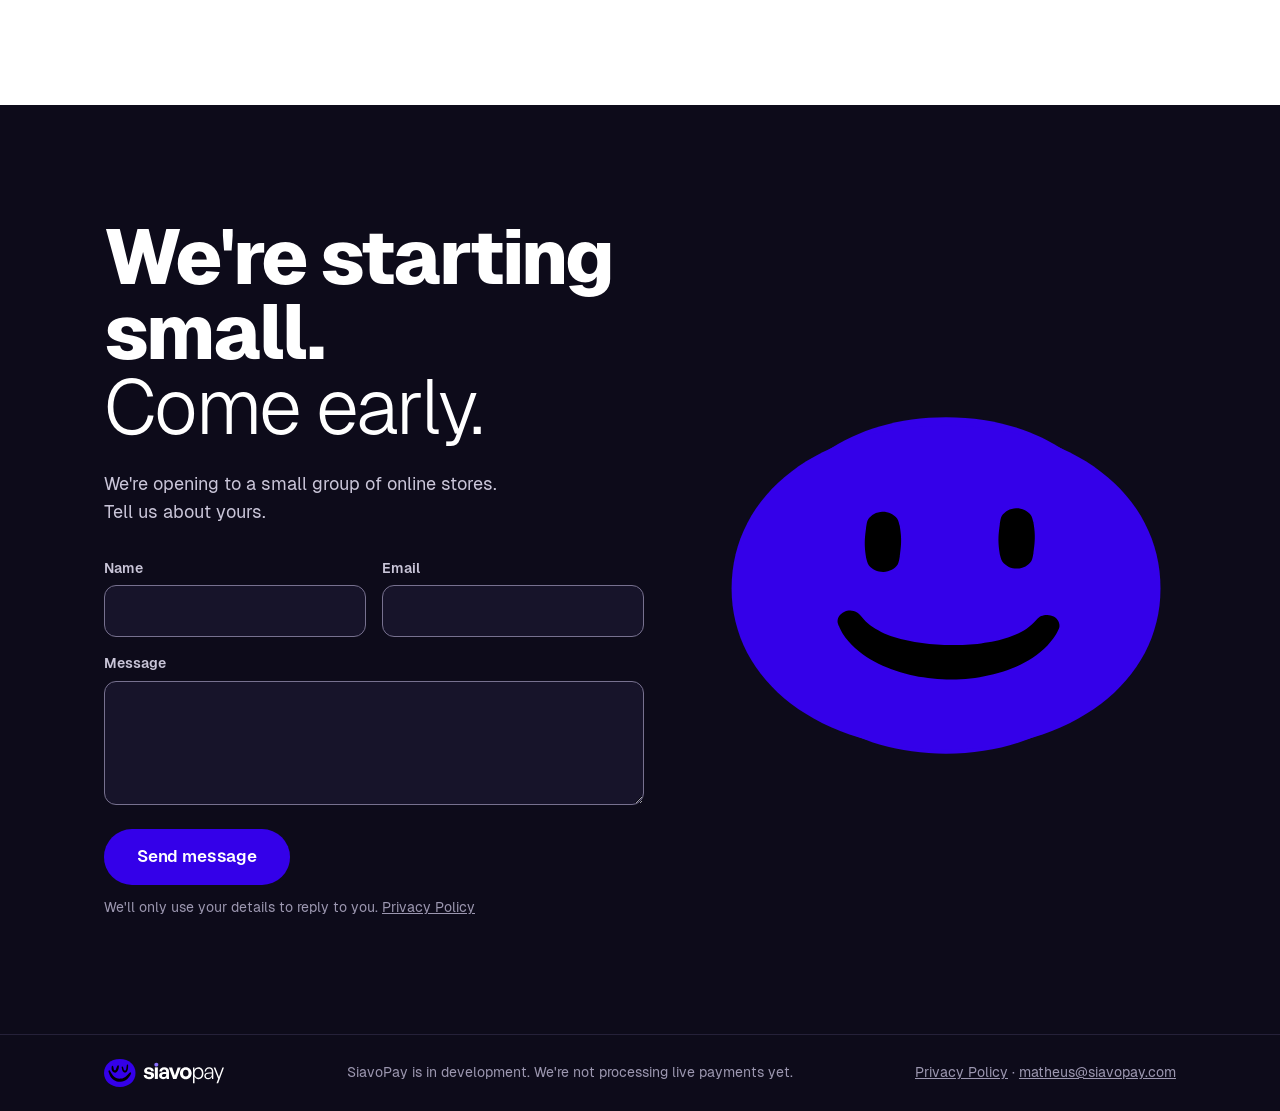
==== commit c29f87be: "Política de privacidade Co-Authored-By: Claude Opus 5.5 <noreply@anthropic.com>" ====
--- a/index.html
+++ b/index.html
@@ -145,7 +145,7 @@
             <label>Message<textarea name="message" rows="4" maxlength="2000" required></textarea></label>
             <div class="contato__envio">
               <button class="botao botao--azul" type="submit">Send message</button>
-              <p class="contato__nota">We'll only use your details to reply to you.</p>
+              <p class="contato__nota">We'll only use your details to reply to you. <a href="privacy.html">Privacy Policy</a></p>
             </div>
             <p class="contato__aviso" id="contato-aviso" role="status" hidden></p>
           </form>
@@ -159,7 +159,7 @@
     <footer class="rodape">
       <img src="assets/img/siavopay-horizontal-negativo.svg" alt="SiavoPay" width="120" height="28" loading="lazy" />
       <p>SiavoPay is in development. We're not processing live payments yet.</p>
-      <p><a href="mailto:matheus@siavopay.com">matheus@siavopay.com</a></p>
+      <p><a href="privacy.html">Privacy Policy</a> · <a href="mailto:matheus@siavopay.com">matheus@siavopay.com</a></p>
     </footer>
 
     <script src="assets/lottie_light.min.js" defer></script>
--- a/assets/site.css
+++ b/assets/site.css
@@ -146,6 +146,19 @@
 .contato__aviso--ok { background: var(--sucesso-fundo); color: var(--sucesso); }
 .contato__aviso--erro { background: var(--erro-fundo); color: var(--erro); }
 
+.contato__nota a { color: inherit; }
+
+/* Página legal */
+.legal__topo { padding: var(--esp-5) clamp(20px, 5vw, 64px); border-bottom: 1px solid var(--borda); }
+.legal__topo img { width: 150px; }
+.legal { width: min(760px, 100%); margin: 0 auto; padding: clamp(40px, 7vw, 72px) clamp(20px, 5vw, 32px) clamp(64px, 9vw, 96px); font-size: 17px; }
+.legal h2 { margin: var(--esp-6) 0 var(--esp-2); font-size: 22px; line-height: 1.2; font-weight: 700; letter-spacing: -0.015em; }
+.legal p, .legal ul { margin-bottom: var(--esp-3); }
+.legal ul { padding-left: 22px; list-style: disc; }
+.legal li { margin-bottom: var(--esp-2); }
+.legal a { color: var(--azul-siavo); }
+.legal__data { color: var(--texto-suave); font-size: 15px; margin-top: var(--esp-2); }
+
 /* Rodapé */
 .rodape { display: flex; align-items: center; justify-content: space-between; flex-wrap: wrap; gap: var(--esp-3) var(--esp-6); background: var(--noite); color: #9C97B0; border-top: 1px solid #252139; padding: var(--esp-5) max(clamp(20px, 5vw, 64px), calc((100vw - 1072px) / 2)); font-size: 14px; }
 .rodape a { color: inherit; }
